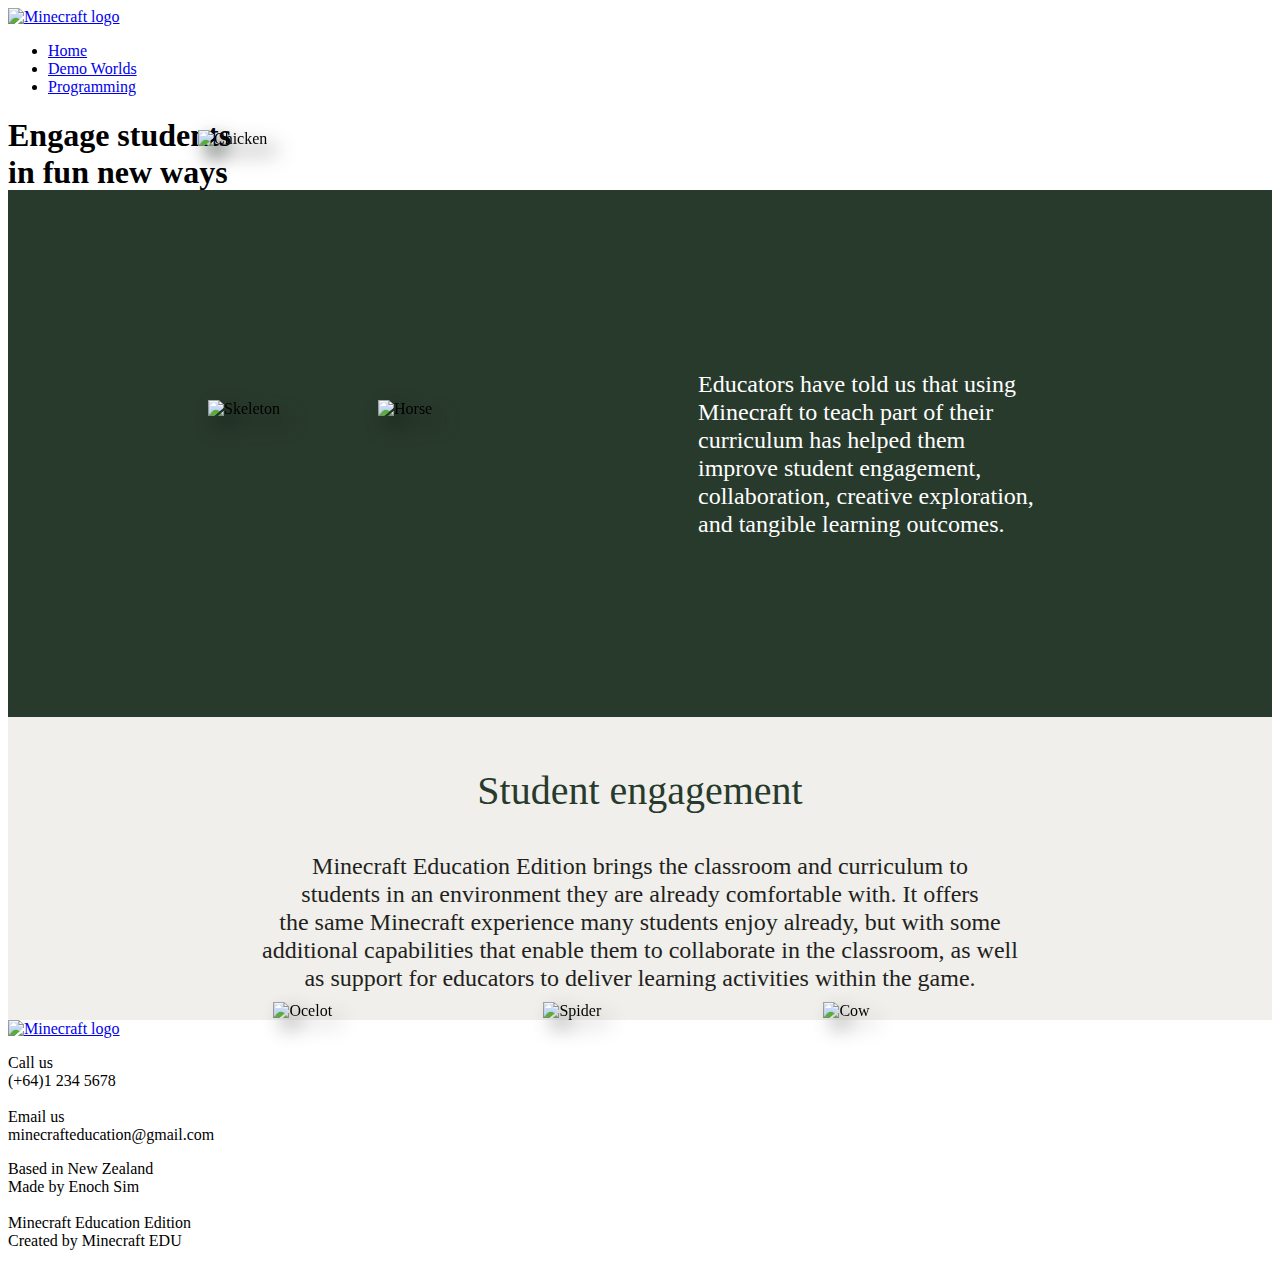
==== index.html @ 65394abe "Create index.html" ====
<!DOCTYPE html>
<html lang="en">
<head>
    <meta charset="UTF-8">
    <meta http-equiv="X-UA-Compatible" content="IE=edge">
    <meta name="viewport" content="width=device-width, initial-scale=1.0">
    <title>Minecraft Education</title>
    <link rel="stylesheet" href="https://use.typekit.net/djk0yry.css"> 
    <link rel="shortcut icon" href="dirt_to_saddlebrown.jpg"> 
    <link rel="stylesheet" type="text/css" href="minecraft_education.css">  
    <style>
        .about{
        background: #283a2c;
        margin-top: -25px;
        width: 100%;
        }
        #skeleton{
        position: static;
        margin: 210px 0px 50px 200px; 
        float: left;
        filter: drop-shadow(10px 10px 10px #18201a);
        width: 250px;
        }
        #chicken {
        position: absolute;
        margin: -60px 0 0 -260px;     
        filter: drop-shadow(10px 10px 10px #18201a);
        width: 500px;
        }
        #horse {
        position: absolute;
        margin: 210px 0px 50px -80px;
        filter: drop-shadow(10px 10px 10px #18201a);
        width: 250px;
        }
        .about p{
        position: relative;
        text-align: left;
        font-size: 1.5em;
        color: #ffffff;
        line-height: 28px;
        padding: 180px 0 180px 690px;
        }
        .student_engagement{
        background: #f0efeb;
        margin-top: -35px;
        width: 100%;
        }
        h2{
        font-size: 2.5em;
        color: #283a2c;
        font-family: Poleno, fantasy;
        font-weight: 400;
        text-align: center;
        padding-top: 50px;
        }
        .student_engagement p{
        font-size: 1.5em;
        color: #231f20;
        line-height: 28px;
        text-align: center;
        padding: 5px 100px 0px;
        margin-bottom: 10px;
        }
        #ocelot{
        margin: 0;
        float: left;
        filter: drop-shadow(10px 10px 10px #949494);
        margin-left: 21%;
        width: 250px;
        }
        #spider{
        filter: drop-shadow(10px 10px 10px #949494);
        margin-left: 20px;
        position: absolute;
        width: 300px;
        }
        #cow{
        margin-left: 300px;
        filter: drop-shadow(10px 10px 10px #949494);
        width: 250px;
        }
    </style>
</head>
<body>
<!--Navigation bar-->
<header>
    <div class="container">
        <a href="index.html"><img src="Minecraft_Edu_Title.png" alt="Minecraft logo" id="logo"></a>
    <nav>    
        <ul>
            <li><a href="index.html">Home</a></li>
            <li><a href="demo_worlds.html">Demo Worlds</a></li>
            <li><a href="programming.html">Programming</a></li>
        </ul>
    </nav>
    </div>
</header>
<!--Main image div-->
    <div class="background_image">
            <div class="overlay">
            <h1>Engage students<br>in fun new ways</h1>
        </div>
    </div>
<!--About div-->
    <div class="about">
        <img src="entity_skeleton.png" id="skeleton" alt="Skeleton">
        <img src="entity_chicken.png" id="chicken" alt="Chicken">
        <img src="entity_horse.png" id="horse" alt="Horse">
            <p>Educators have told us that using<br>Minecraft to teach part of their<br>curriculum has helped them<br>improve student engagement,<br>collaboration, creative exploration,<br>and tangible learning outcomes.</p>
    </div>
<!--Student engagement div-->
    <div class="student_engagement">
        <h2>Student engagement</h2>
        <p>Minecraft Education Edition brings the classroom and curriculum to<br>students in an environment they are already comfortable with. It offers<br>the same Minecraft experience many students enjoy already, but with some<br>additional capabilities that enable them to collaborate in the classroom, as well<br>as support for educators to deliver learning activities within the game.</p>
        <img src="entity_ocelot.png" id="ocelot" alt="Ocelot">
        <img src="entity_spider.png" id="spider" alt="Spider">
        <img src="entity_cow.png" id="cow" alt="Cow">
    </div>
<!--Footer-->
    <div class="footer">
        <a href=index.html><img src="Minecraft_Edu_Title.png" id="footer_logo" alt="Minecraft logo"></a>
        <p id="footer1"><span class="bold">Call us</span><br>(+64)1 234 5678<br><br><span class="bold">Email us</span><br>minecrafteducation@gmail.com</p>
        <p id="footer2">Based in<span class="bold"> New Zealand</span><br>Made by <span class="bold">Enoch Sim</span><br><br>Minecraft Education Edition <br> Created by <span class="bold">Minecraft EDU</span></p>
    </div>
</body>
</html>
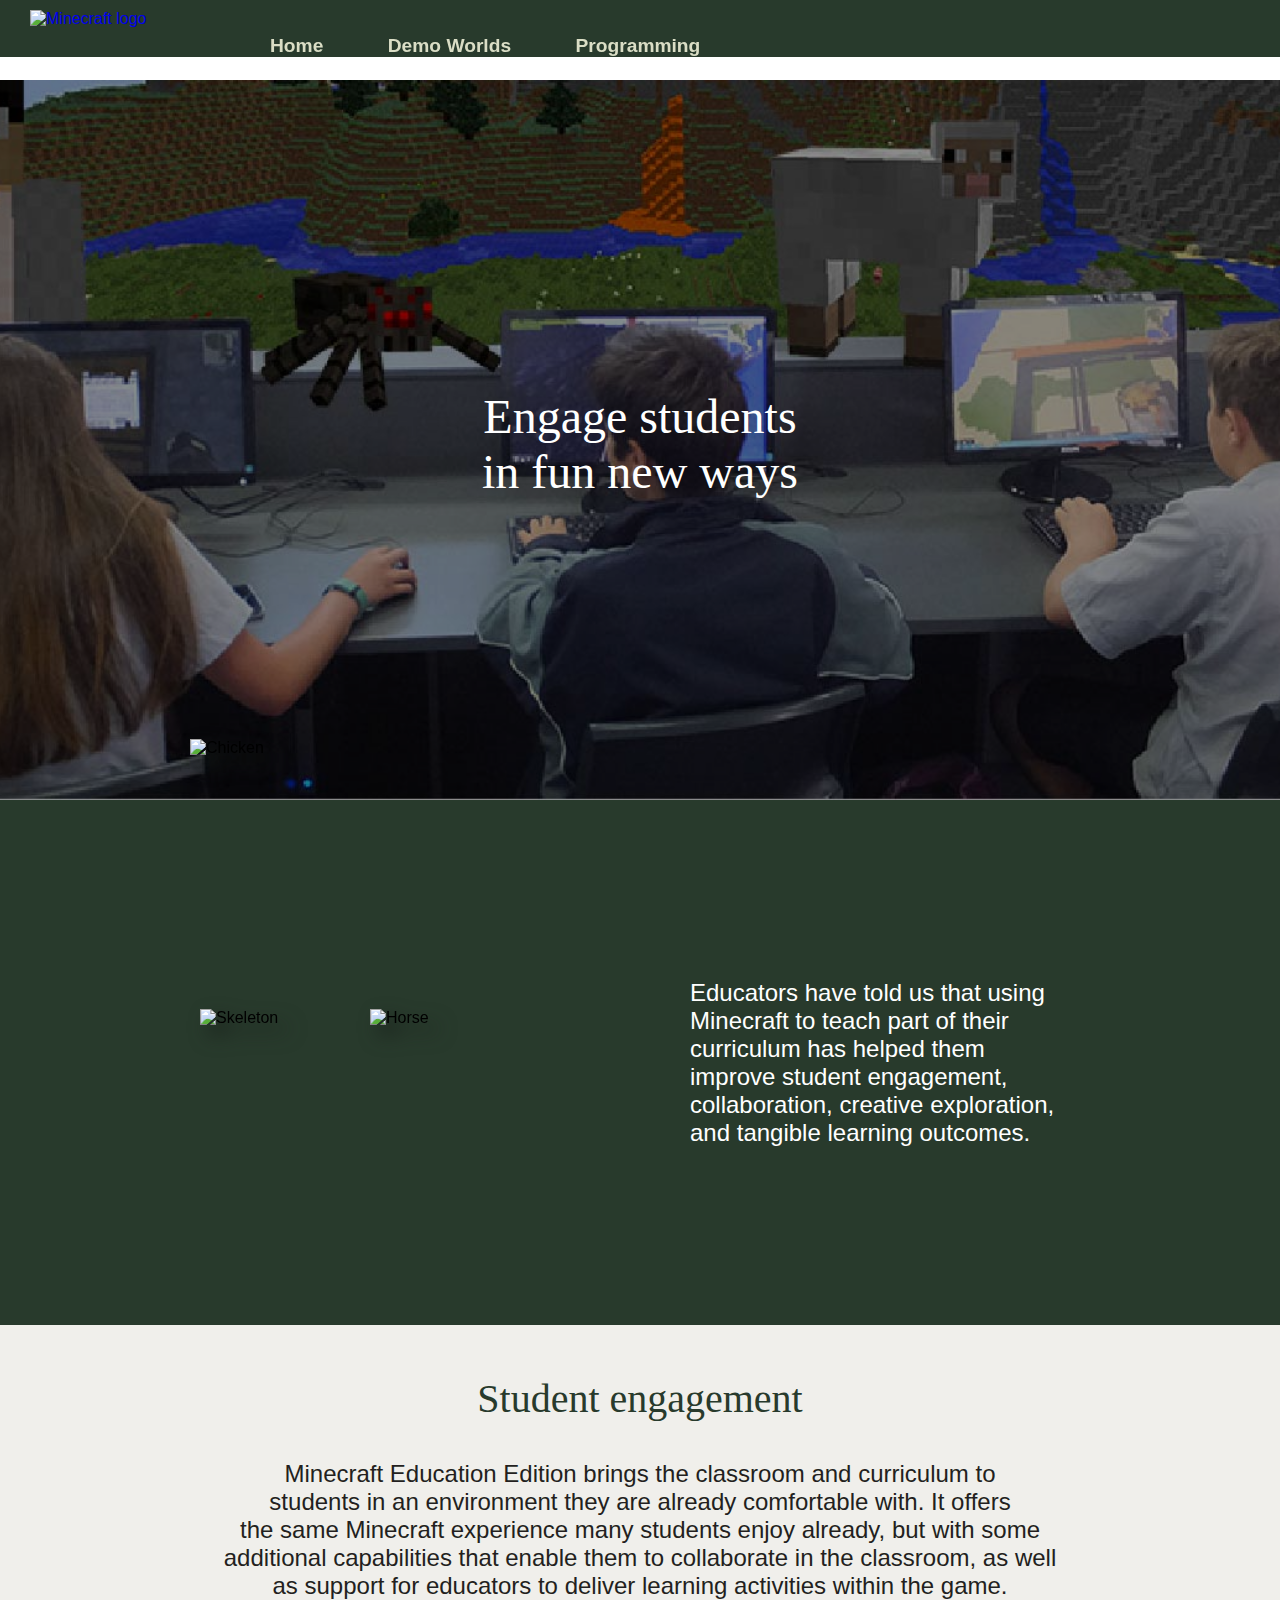
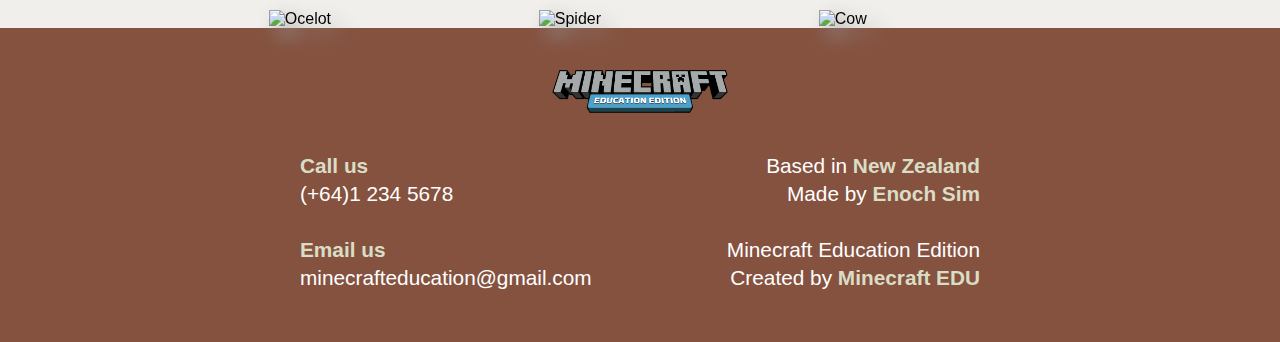
==== commit 98403eaa: "Update index.html" ====
--- a/index.html
+++ b/index.html
@@ -86,7 +86,7 @@
 <!--Navigation bar-->
 <header>
     <div class="container">
-        <a href="index.html"><img src="Minecraft_Edu_Title.png" alt="Minecraft logo" id="logo"></a>
+        <a href="index.html"><img src="https://user-images.githubusercontent.com/88488524/128666853-be39cf43-9350-4aff-b9b3-8ee5aaad1fa7.png" alt="Minecraft logo" id="logo"></a>
     <nav>    
         <ul>
             <li><a href="index.html">Home</a></li>
@@ -104,18 +104,18 @@
     </div>
 <!--About div-->
     <div class="about">
-        <img src="entity_skeleton.png" id="skeleton" alt="Skeleton">
-        <img src="entity_chicken.png" id="chicken" alt="Chicken">
-        <img src="entity_horse.png" id="horse" alt="Horse">
+        <img src="https://user-images.githubusercontent.com/88488524/128666810-4c5c05b3-e14d-400e-a980-f6e6bfe9e25e.png" id="skeleton" alt="Skeleton">
+        <img src="https://user-images.githubusercontent.com/88488524/128666798-d32b39c9-51c5-4810-8950-1aad67cc429c.png" id="chicken" alt="Chicken">
+        <img src="https://user-images.githubusercontent.com/88488524/128666803-8970b6e4-25fc-49ed-be63-4dfa44f08c66.png" id="horse" alt="Horse">
             <p>Educators have told us that using<br>Minecraft to teach part of their<br>curriculum has helped them<br>improve student engagement,<br>collaboration, creative exploration,<br>and tangible learning outcomes.</p>
     </div>
 <!--Student engagement div-->
     <div class="student_engagement">
         <h2>Student engagement</h2>
         <p>Minecraft Education Edition brings the classroom and curriculum to<br>students in an environment they are already comfortable with. It offers<br>the same Minecraft experience many students enjoy already, but with some<br>additional capabilities that enable them to collaborate in the classroom, as well<br>as support for educators to deliver learning activities within the game.</p>
-        <img src="entity_ocelot.png" id="ocelot" alt="Ocelot">
-        <img src="entity_spider.png" id="spider" alt="Spider">
-        <img src="entity_cow.png" id="cow" alt="Cow">
+        <img src="https://user-images.githubusercontent.com/88488524/128666807-1f1edc41-0b86-4de8-ba0d-bcf9033e6739.png" id="ocelot" alt="Ocelot">
+        <img src="https://user-images.githubusercontent.com/88488524/128666792-f91c5d20-92bd-4d65-ad1c-717b6db231fa.png" id="spider" alt="Spider">
+        <img src="https://user-images.githubusercontent.com/88488524/128666803-8970b6e4-25fc-49ed-be63-4dfa44f08c66.png" id="cow" alt="Cow">
     </div>
 <!--Footer-->
     <div class="footer">
--- a/minecraft_education.css
+++ b/minecraft_education.css
@@ -0,0 +1,137 @@
+body{
+    margin: 0px;
+    font-family: Roc-Grotesk, sans-serif;
+    overflow-x: hidden;
+}
+.container{
+    width: 100%;
+    margin: 0px auto;
+    position: fixed;
+    z-index: 3;
+    background: #283a2c;
+}
+header{
+    background: #283a2c;
+}
+header::after{
+    content: '';
+    display: table;
+    clear: both;
+}
+#logo{
+    float: left;
+    width: 200px;
+    padding: 10px 0 10px 30px;
+}
+nav{
+    float: left;
+    margin-left: 40px;
+}
+nav ul{
+    margin: 0;
+    padding: 0;
+    list-style: none;
+}
+nav li{
+    display: inline-block;
+    padding-top: 35px;
+    position: relative;
+    margin-right: 60px;
+}
+nav a{
+    color: #daddc5;
+    text-decoration: none;
+    font-weight: 600;
+    font-size: 1.2em;
+}
+nav a:hover{
+    color: #f0efeb;
+}
+nav a::before {
+    content: '';
+    display: block;
+    height: 3px;
+    background-color: #f0efeb;
+    position: absolute;
+    top: 55px;
+    width: 0%;
+    transition: all ease-in-out 250ms;
+}
+nav a:hover::before {
+    width: 100%;
+}
+h1{
+    position: absolute;
+}
+#main_image{
+    width: 100%;
+    margin: 0;
+}
+.overlay h1{
+    font-size: 3em;
+    font-family: Poleno, fantasy;
+    color: #ffffff;
+    font-weight: 400;
+    margin-top: 40px;
+    text-align: center;
+}
+.overlay p{
+    font-size: 1.6em;
+    font-family: Roc-Grotesk, sans-serif;
+    color: #daddc5;
+    font-weight: 600;
+    margin-top: 160px;
+    text-align: center;
+    line-height: 30px;
+}
+.background_image{
+    margin-top: 80px;
+    height: 80vh;
+    width: 100%;
+    position: relative;
+    background-size: cover;
+    background-position: 50%, 50%;
+    background-image: url(students_playing.jpg);
+}
+.overlay {
+    position: absolute;
+    height: 100%;
+    width: 100%;
+    left: 0;
+    background: rgba(0, 0, 0, 0.45);
+    align-items: center;
+    overflow-x: hidden;
+    display: flex;
+    flex-direction: column;
+    justify-content: center;
+}
+.footer{
+    background: #85523f;
+    padding-top: 15px;
+    padding-bottom: 30px;
+    width: 100%;
+}
+#footer_logo{
+    text-align: center;
+    display: block;
+    margin: 15px auto 10px;
+    width: 200px;
+}
+.footer p{
+    color: #ffffff;
+    font-size: 1.3em;
+    line-height: 28px;
+    margin-left: 300px;
+}
+.bold{
+    font-weight: 600;
+    color: #daddc5;
+}
+#footer1{
+    float: left;
+}
+#footer2{
+    margin-top: 30px;
+    margin-right: 300px;
+    text-align: right;
+}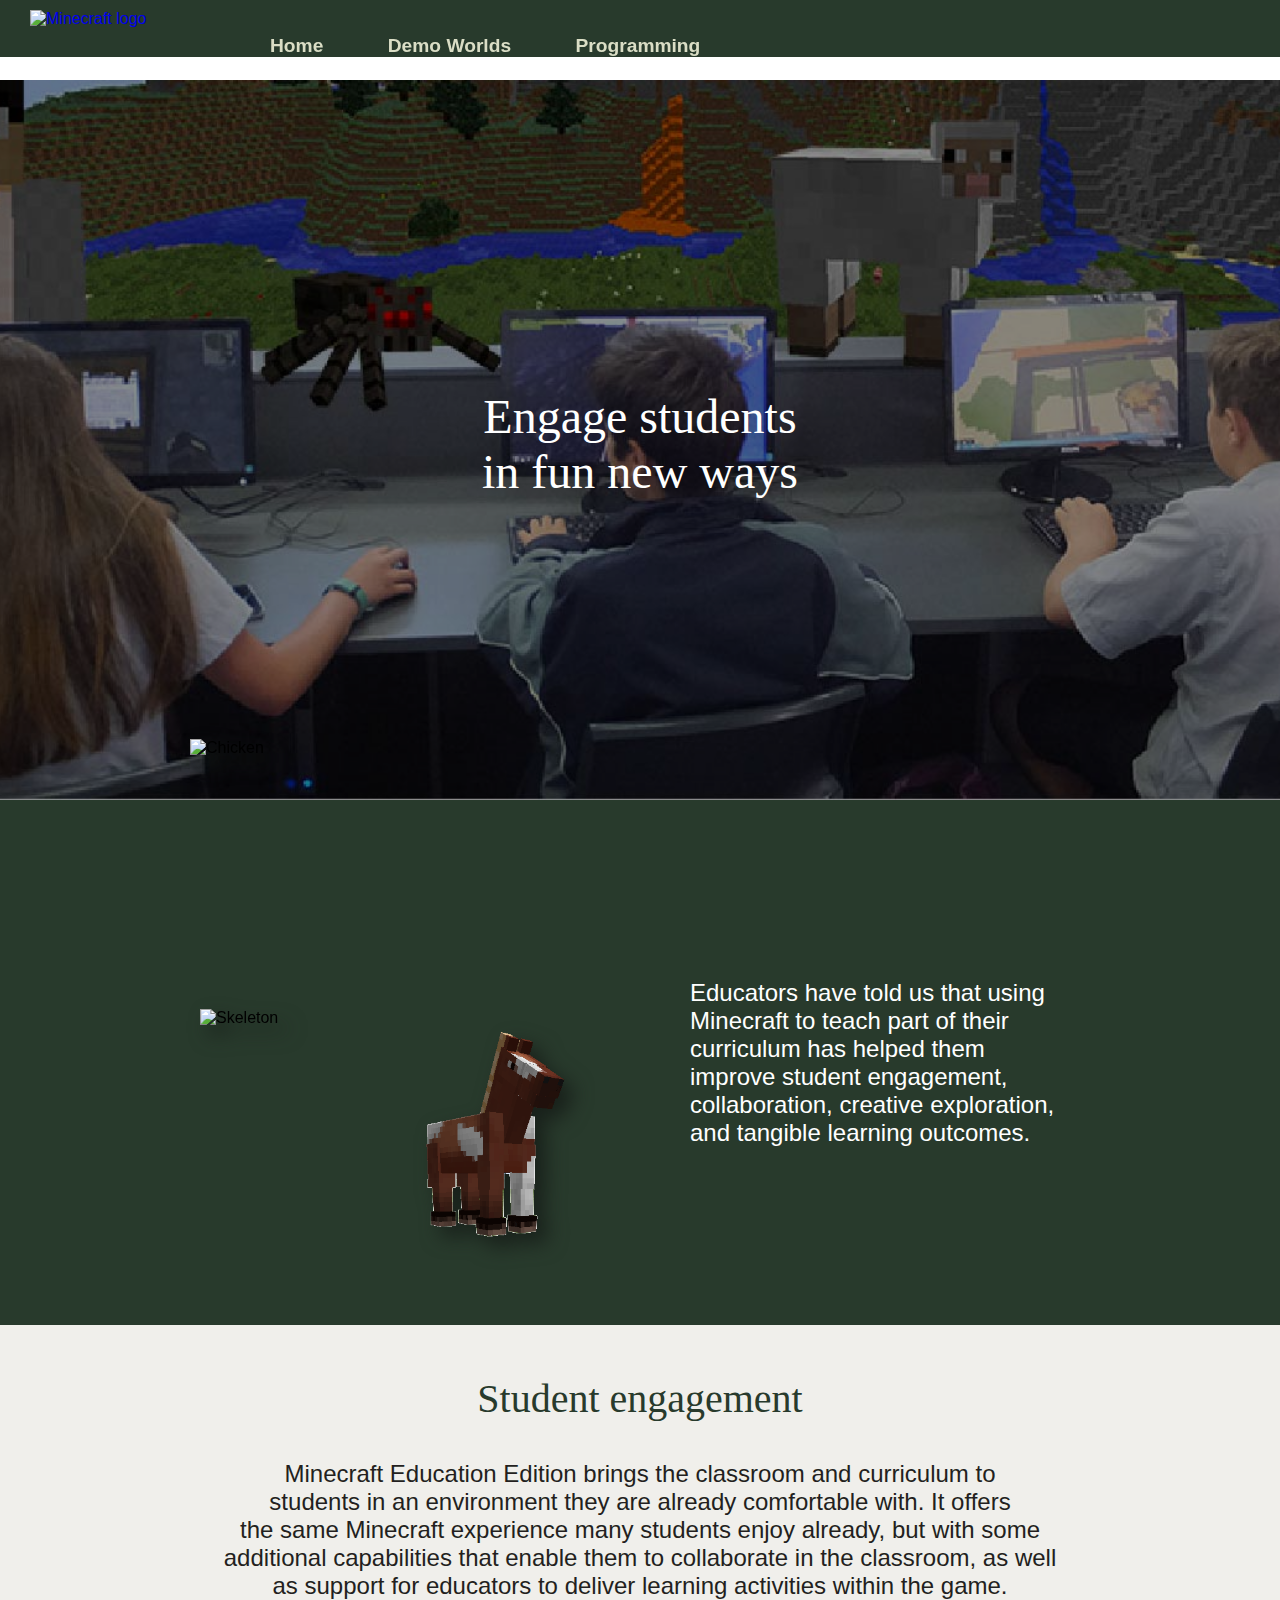
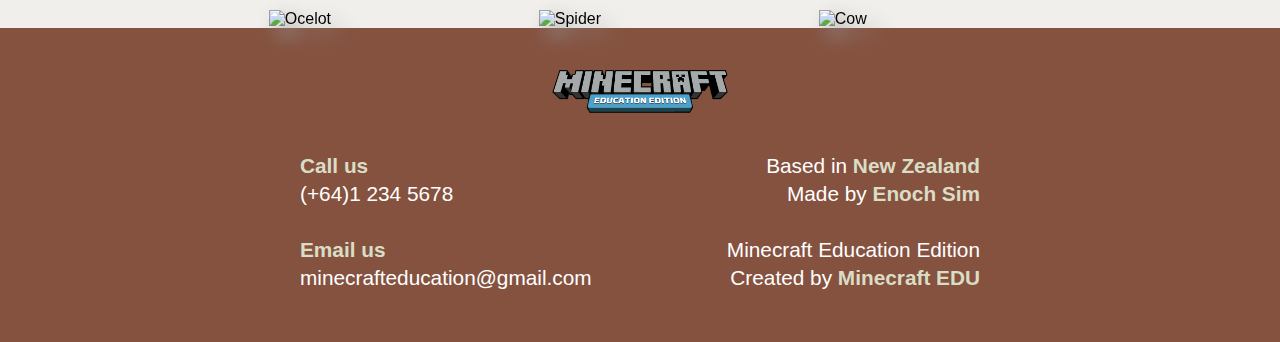
==== commit c26e4d5d: "Update index.html" ====
--- a/index.html
+++ b/index.html
@@ -106,7 +106,7 @@
     <div class="about">
         <img src="https://user-images.githubusercontent.com/88488524/128666810-4c5c05b3-e14d-400e-a980-f6e6bfe9e25e.png" id="skeleton" alt="Skeleton">
         <img src="https://user-images.githubusercontent.com/88488524/128666798-d32b39c9-51c5-4810-8950-1aad67cc429c.png" id="chicken" alt="Chicken">
-        <img src="https://user-images.githubusercontent.com/88488524/128666803-8970b6e4-25fc-49ed-be63-4dfa44f08c66.png" id="horse" alt="Horse">
+        <img src="entity_horse.png" id="horse" alt="Horse">
             <p>Educators have told us that using<br>Minecraft to teach part of their<br>curriculum has helped them<br>improve student engagement,<br>collaboration, creative exploration,<br>and tangible learning outcomes.</p>
     </div>
 <!--Student engagement div-->
